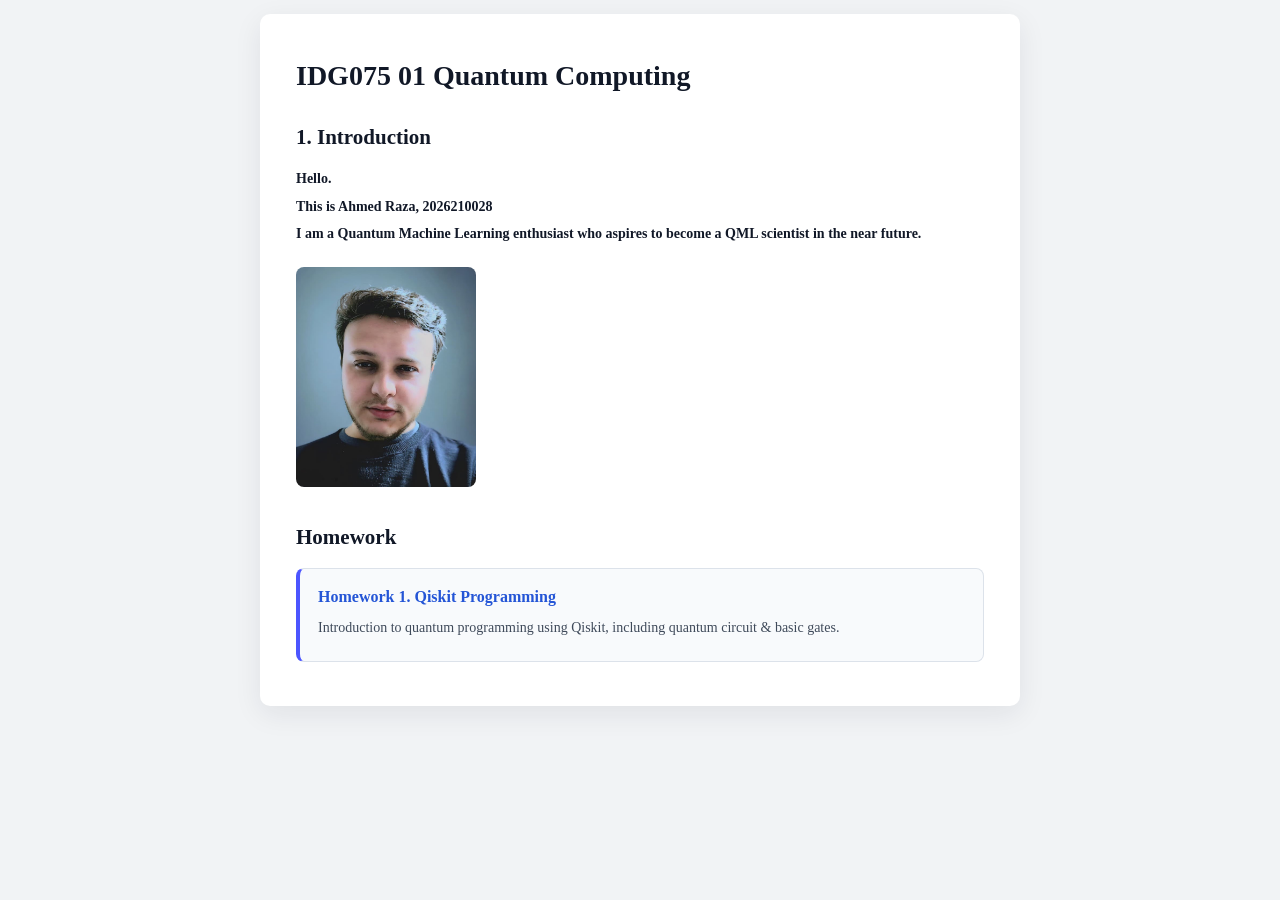
==== index.html @ 154b7b36 "Update index.html" ====
<!DOCTYPE html>
<html lang="en">
<head>
  <meta charset="UTF-8" />
  <meta name="viewport" content="width=device-width, initial-scale=1.0" />
  <meta name="description" content="Ahmed Raza - Quantum Computing" />
  <title>Quantum Computing</title>
  <link rel="stylesheet" href="styles.css" />
</head>
<body>
  <main class="page">
    <header>
      <h1>IDG075 01 Quantum Computing</h1>

      <section class="intro">
        <h2>1. Introduction</h2>
        <p>Hello.</p>
        <p><strong>This is Ahmed Raza, 2026210028</strong></p>
        <p>
          I am a Quantum Machine Learning enthusiast who aspires to become
          a QML scientist in the near future.
        </p>

        <img class="profile-photo" src="profile.jpg" alt="Ahmed Raza profile photo" />
      </section>
    </header>

    <section class="homework-section">
      <h2>Homework</h2>

      <a class="card" href="homework1.html">
        <h3>Homework 1. Qiskit Programming</h3>
        <p>
          Introduction to quantum programming using Qiskit, including quantum
          circuit & basic gates.
        </p>
      </a>
    </section>
  </main>
</body>
</html>
---- styles.css ----
* {
  box-sizing: border-box;
}

:root {
  --bg: #f1f3f5;
  --paper: #ffffff;
  --text: #111827;
  --muted: #4b5563;
  --blue: #2455d6;
  --border: #dce2ea;
  --soft: #f8fafc;
}

body {
  margin: 0;
  background: var(--bg);
  color: var(--text);
  font-family: Georgia, "Times New Roman", serif;
  line-height: 1.55;
}

.page {
  width: min(760px, calc(100% - 24px));
  margin: 14px auto 48px;
  padding: 40px 36px 44px;
  background: var(--paper);
  border-radius: 10px;
  box-shadow: 0 8px 28px rgba(20, 30, 45, 0.08);
}

h1 {
  margin: 0 0 24px;
  font-size: 28px;
}

h2 {
  margin: 24px 0 14px;
  font-size: 21px;
}

h3 {
  margin: 0 0 8px;
  font-size: 16px;
  color: var(--blue);
}

p {
  margin: 6px 0;
  font-size: 14px;
}

.intro p {
  font-weight: 600;
}

.profile-photo {
  width: 180px;
  height: 220px;
  object-fit: cover;
  object-position: center top;
  display: block;
  margin: 22px 0 34px;
  border-radius: 8px;
}

.card {
  display: block;
  padding: 16px 18px;
  background: var(--soft);
  border: 1px solid var(--border);
  border-left: 4px solid #4c55ff;
  border-radius: 8px;
  color: inherit;
  text-decoration: none;
  transition: transform 0.15s ease, box-shadow 0.15s ease;
}

.card:hover {
  transform: translateY(-2px);
  box-shadow: 0 8px 18px rgba(36, 85, 214, 0.10);
}

.card p {
  color: #3f4a5a;
}

.back-link {
  color: var(--blue);
  text-decoration: none;
  font-weight: 700;
  font-size: 13px;
}

.homework-title {
  margin-top: 30px;
}

.subtitle {
  font-weight: 700;
  margin-bottom: 20px;
}

.section-title {
  margin-top: 24px;
  padding-bottom: 7px;
  border-bottom: 1px solid var(--border);
}

.code-box {
  white-space: pre-wrap;
  overflow-x: auto;
  background: #f6f8fb;
  border: 1px solid var(--border);
  border-left: 4px solid #2f64f5;
  border-radius: 7px;
  padding: 14px 16px;
  font-family: "Courier New", monospace;
  font-size: 13px;
  line-height: 1.65;
}

@media (max-width: 640px) {
  .page {
    width: min(100% - 14px, 760px);
    padding: 26px 20px 34px;
  }

  h1 {
    font-size: 24px;
  }
}
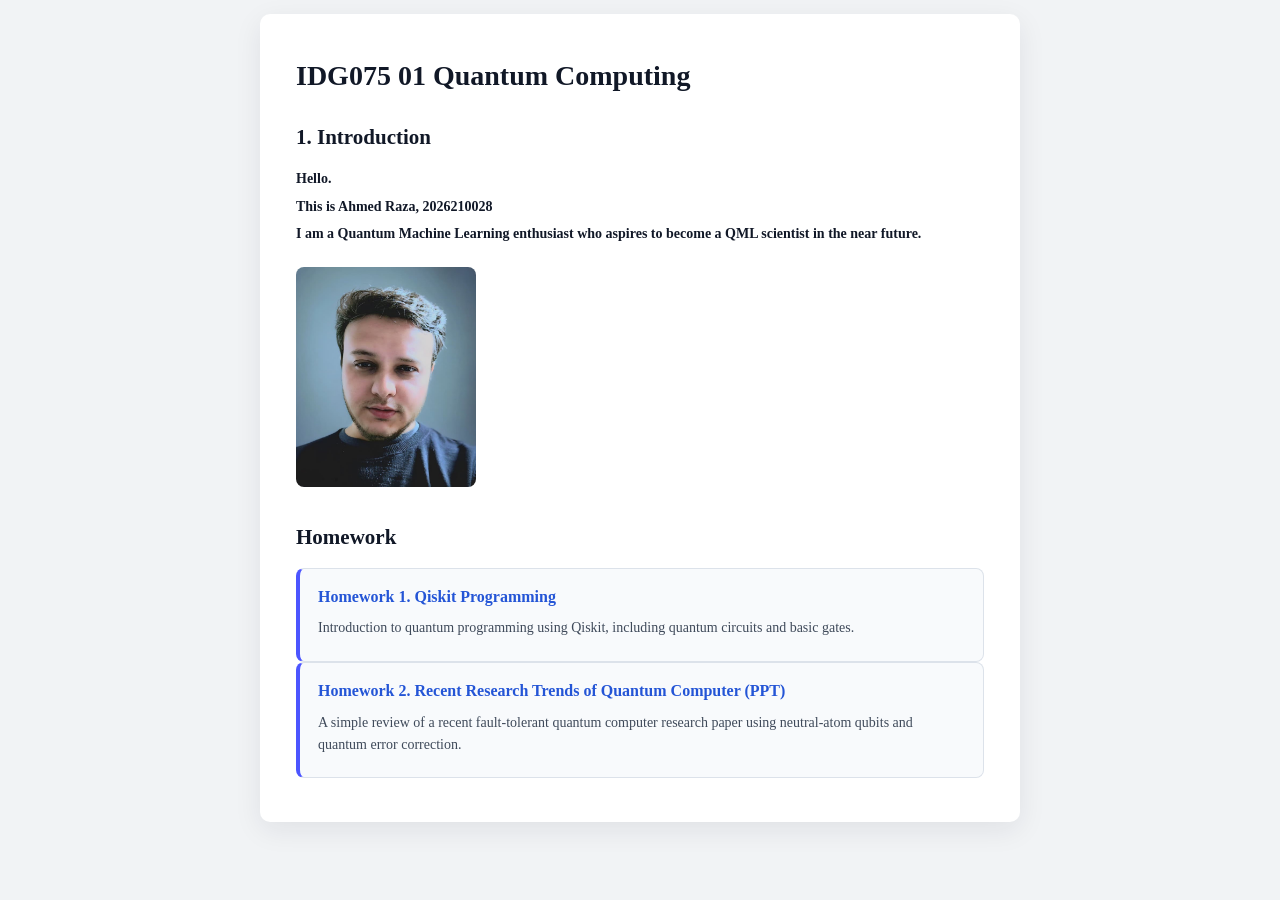
==== commit cbc3f6d5: "Update index.html" ====
--- a/index.html
+++ b/index.html
@@ -32,7 +32,15 @@
         <h3>Homework 1. Qiskit Programming</h3>
         <p>
           Introduction to quantum programming using Qiskit, including quantum
-          circuit & basic gates.
+          circuits and basic gates.
+        </p>
+      </a>
+
+      <a class="card" href="homework2.html">
+        <h3>Homework 2. Recent Research Trends of Quantum Computer (PPT)</h3>
+        <p>
+          A simple review of a recent fault-tolerant quantum computer research
+          paper using neutral-atom qubits and quantum error correction.
         </p>
       </a>
     </section>
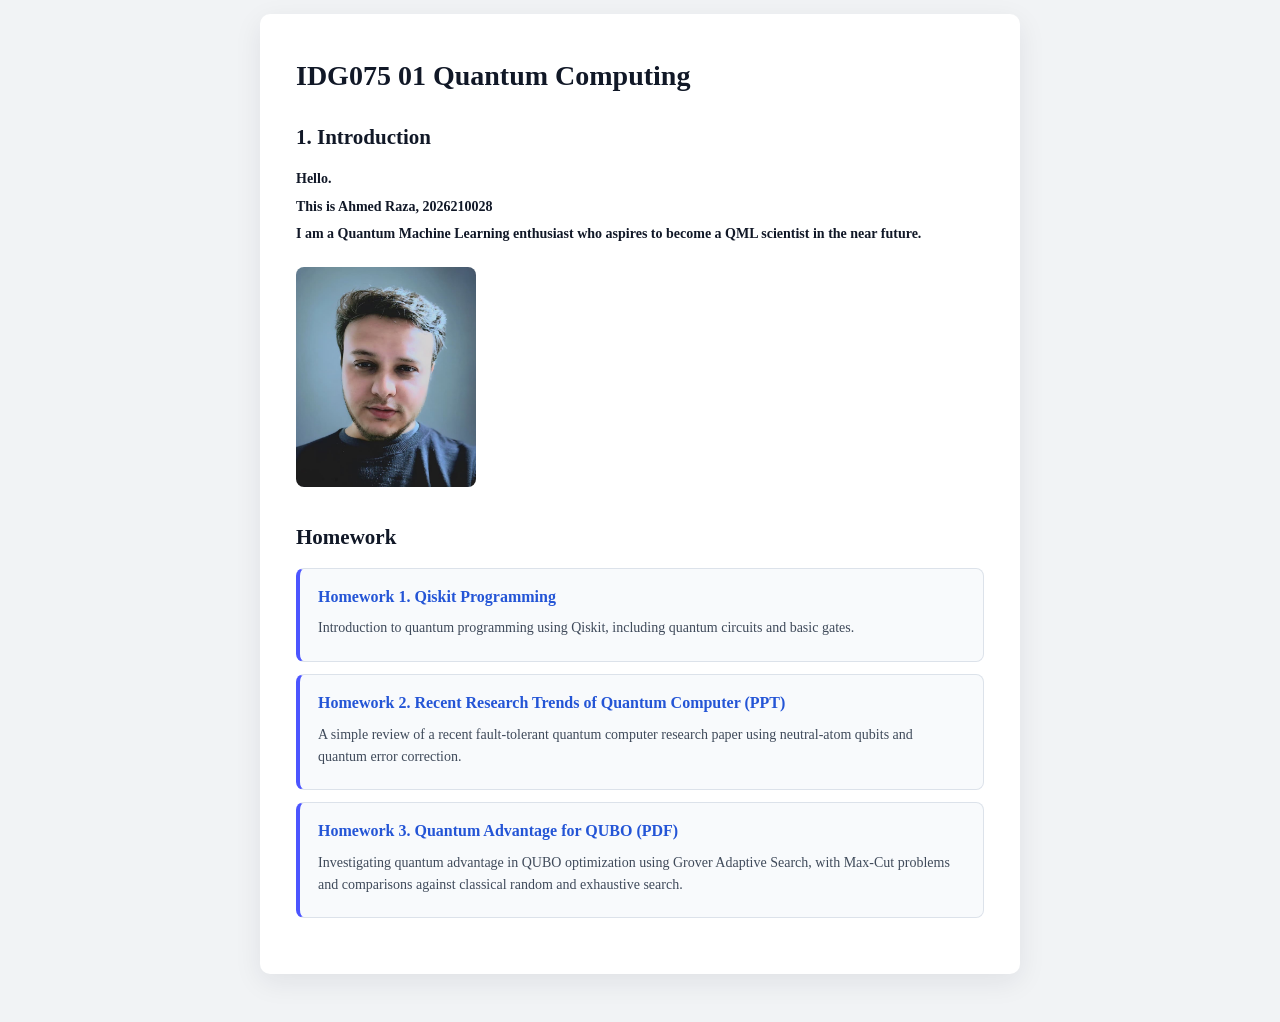
==== commit 7ed62b8f: "Update index.html" ====
--- a/index.html
+++ b/index.html
@@ -43,6 +43,15 @@
           paper using neutral-atom qubits and quantum error correction.
         </p>
       </a>
+
+       <a class="card" href="homework3.html">
+        <h3>Homework 3. Quantum Advantage for QUBO (PDF)</h3>
+        <p>
+          Investigating quantum advantage in QUBO optimization using
+          Grover Adaptive Search, with Max-Cut problems and comparisons
+          against classical random and exhaustive search.
+        </p>
+      </a>
     </section>
   </main>
 </body>
--- a/styles.css
+++ b/styles.css
@@ -74,6 +74,7 @@
   color: inherit;
   text-decoration: none;
   transition: transform 0.15s ease, box-shadow 0.15s ease;
+  margin-bottom: 12px;
 }
 
 .card:hover {
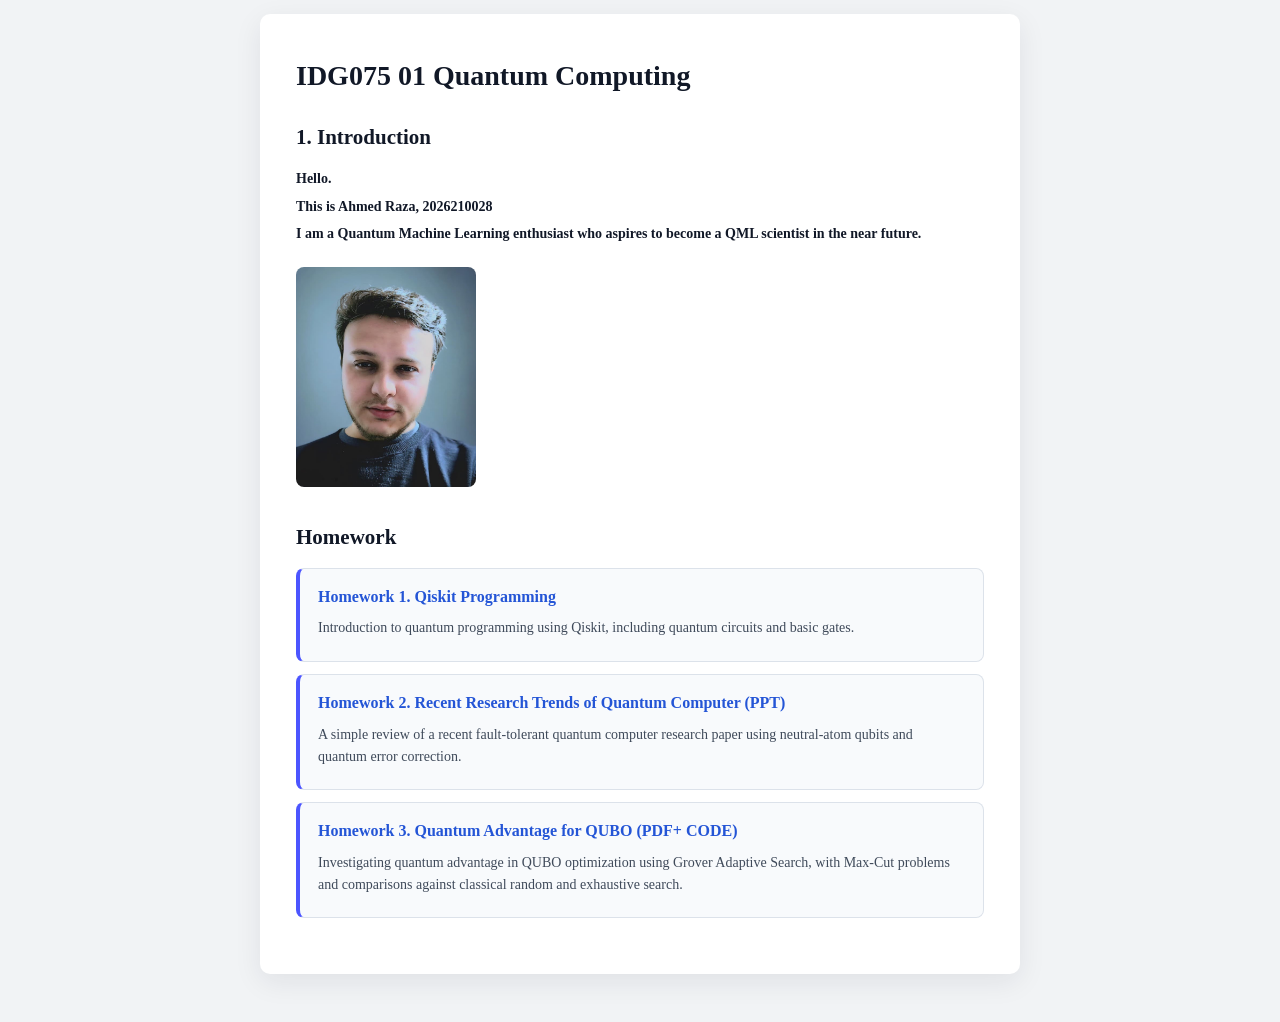
==== commit 4ad28f0e: "Update index.html" ====
--- a/index.html
+++ b/index.html
@@ -45,7 +45,7 @@
       </a>
 
        <a class="card" href="homework3.html">
-        <h3>Homework 3. Quantum Advantage for QUBO (PDF)</h3>
+        <h3>Homework 3. Quantum Advantage for QUBO (PDF+ CODE)</h3>
         <p>
           Investigating quantum advantage in QUBO optimization using
           Grover Adaptive Search, with Max-Cut problems and comparisons
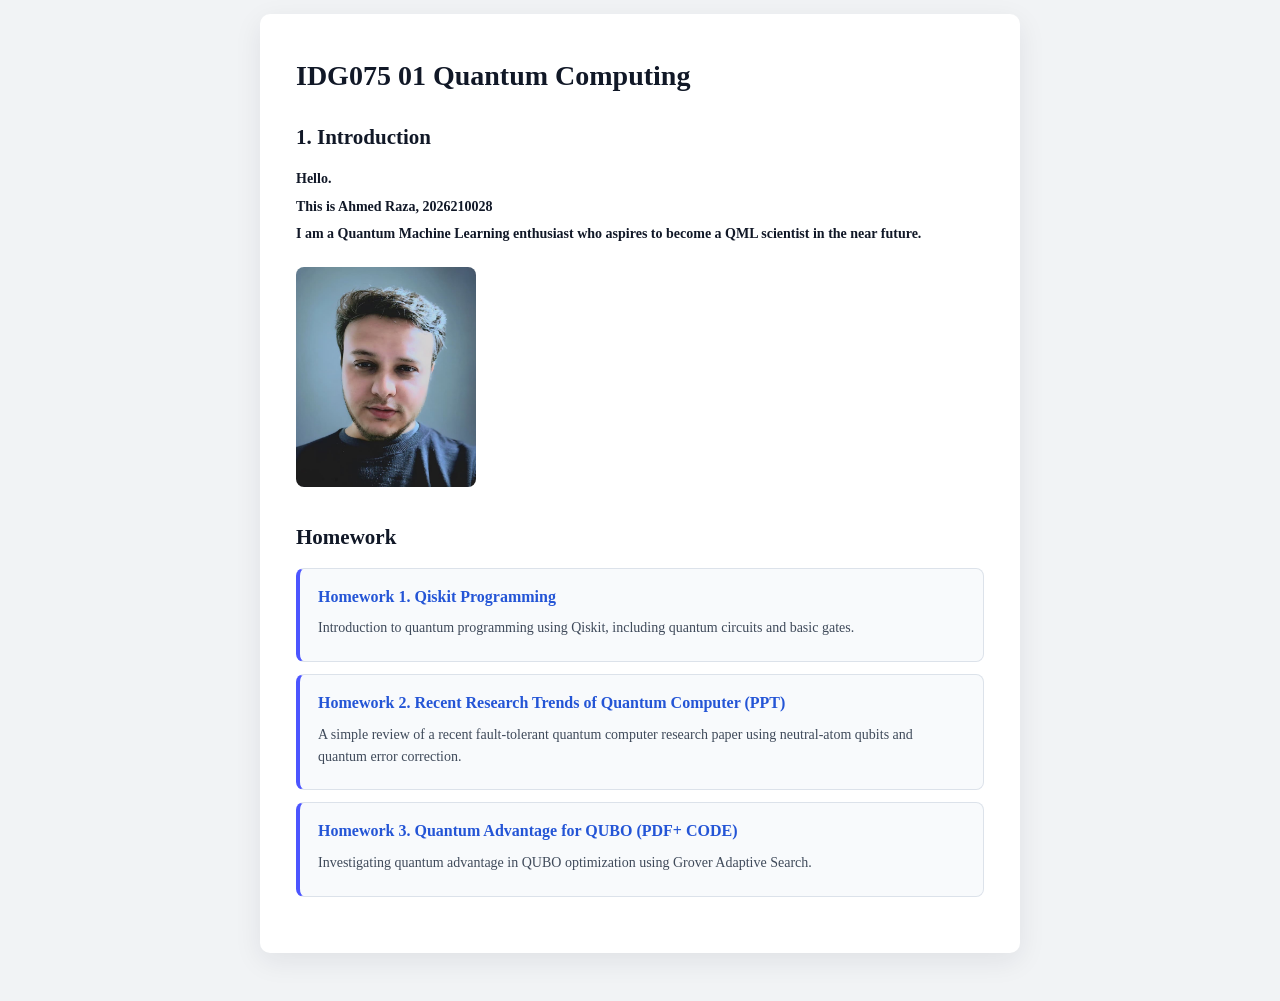
==== commit 986fa9c8: "Update index.html" ====
--- a/index.html
+++ b/index.html
@@ -48,8 +48,7 @@
         <h3>Homework 3. Quantum Advantage for QUBO (PDF+ CODE)</h3>
         <p>
           Investigating quantum advantage in QUBO optimization using
-          Grover Adaptive Search, with Max-Cut problems and comparisons
-          against classical random and exhaustive search.
+          Grover Adaptive Search.
         </p>
       </a>
     </section>
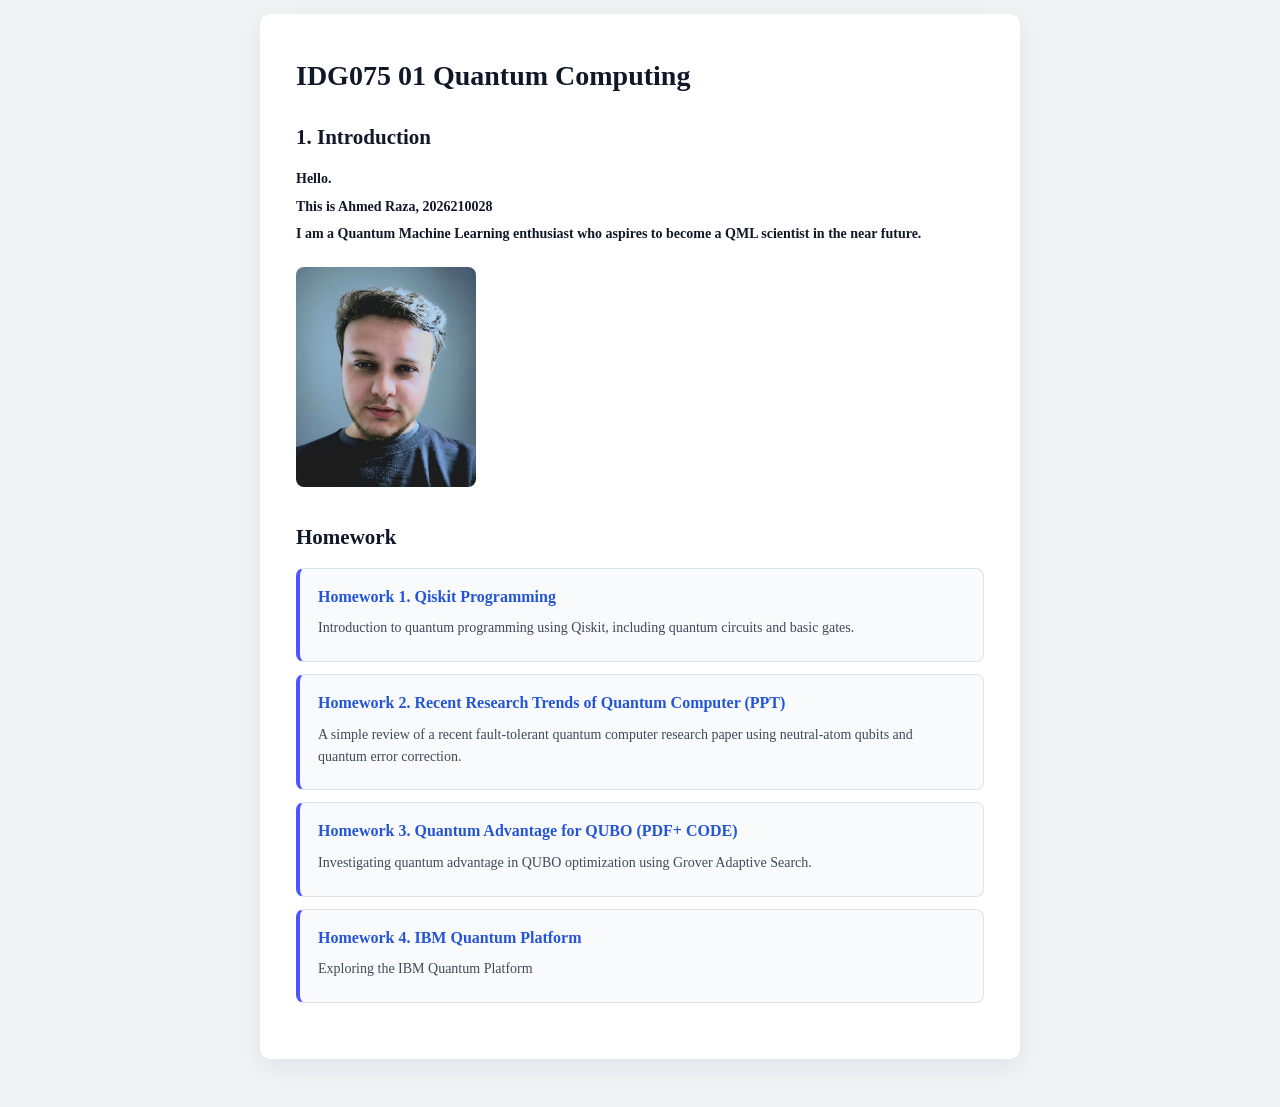
==== commit a3e0973c: "Update index.html" ====
--- a/index.html
+++ b/index.html
@@ -51,6 +51,13 @@
           Grover Adaptive Search.
         </p>
       </a>
+
+      <a class="card" href="homework4.html">
+  <h3>Homework 4. IBM Quantum Platform</h3>
+  <p>
+    Exploring the IBM Quantum Platform
+  </p>
+</a>
     </section>
   </main>
 </body>
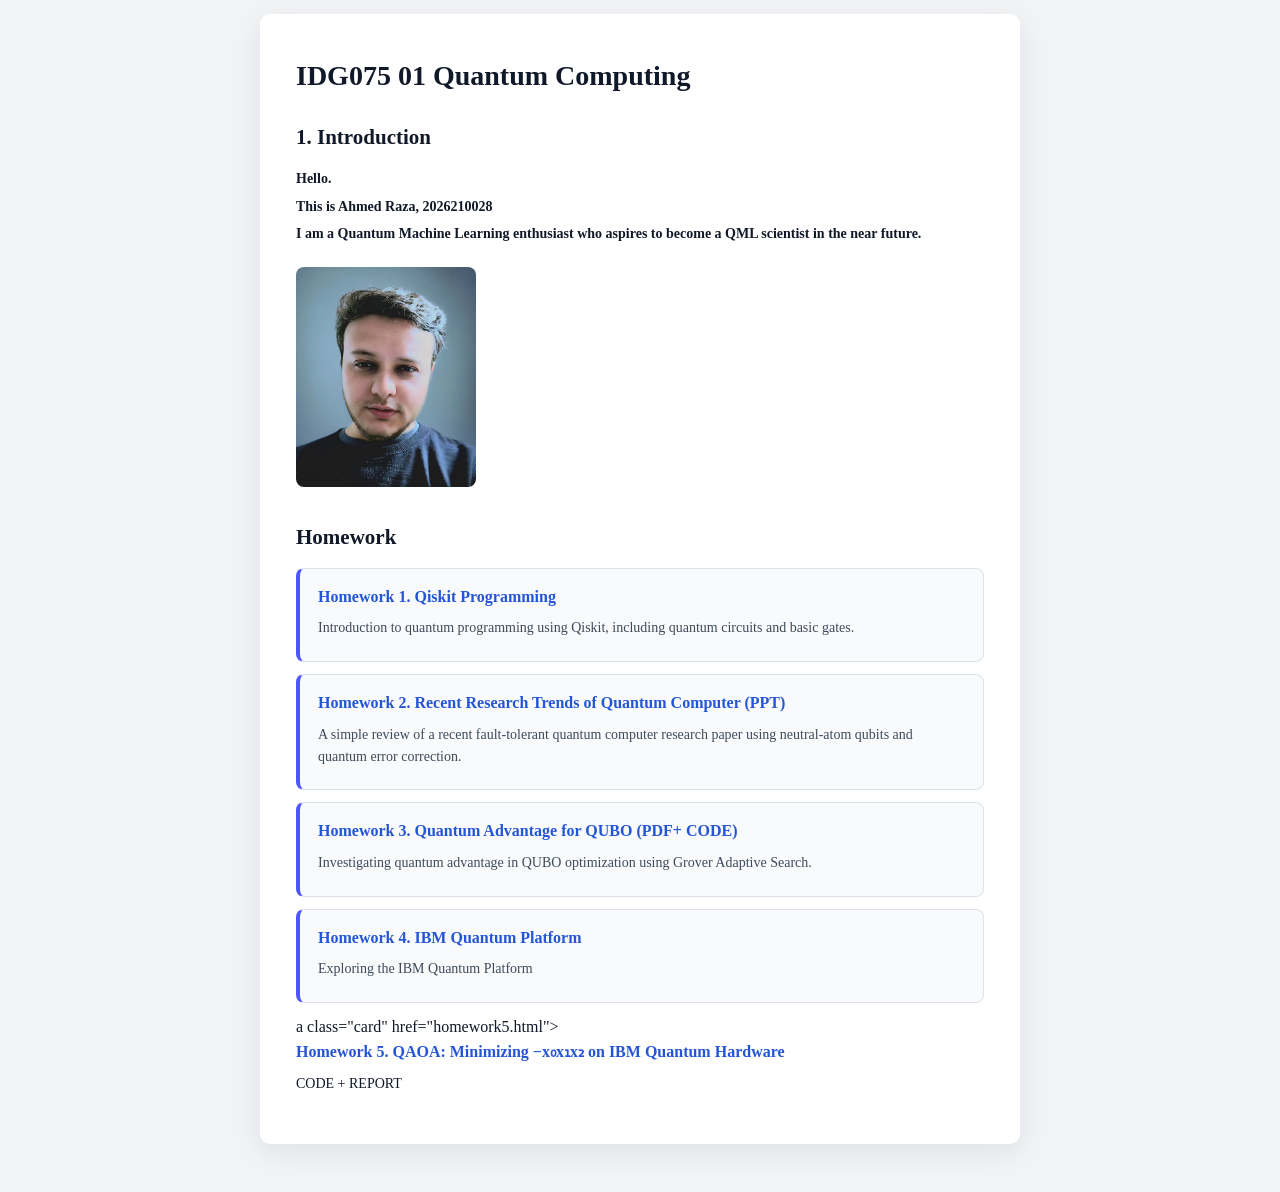
==== commit 9c50d6d0: "Update index.html" ====
--- a/index.html
+++ b/index.html
@@ -58,6 +58,13 @@
     Exploring the IBM Quantum Platform
   </p>
 </a>
+
+      a class="card" href="homework5.html">
+  <h3>Homework 5. QAOA: Minimizing −x₀x₁x₂ on IBM Quantum Hardware</h3>
+  <p>
+    CODE + REPORT
+  </p>
+</a>
     </section>
   </main>
 </body>
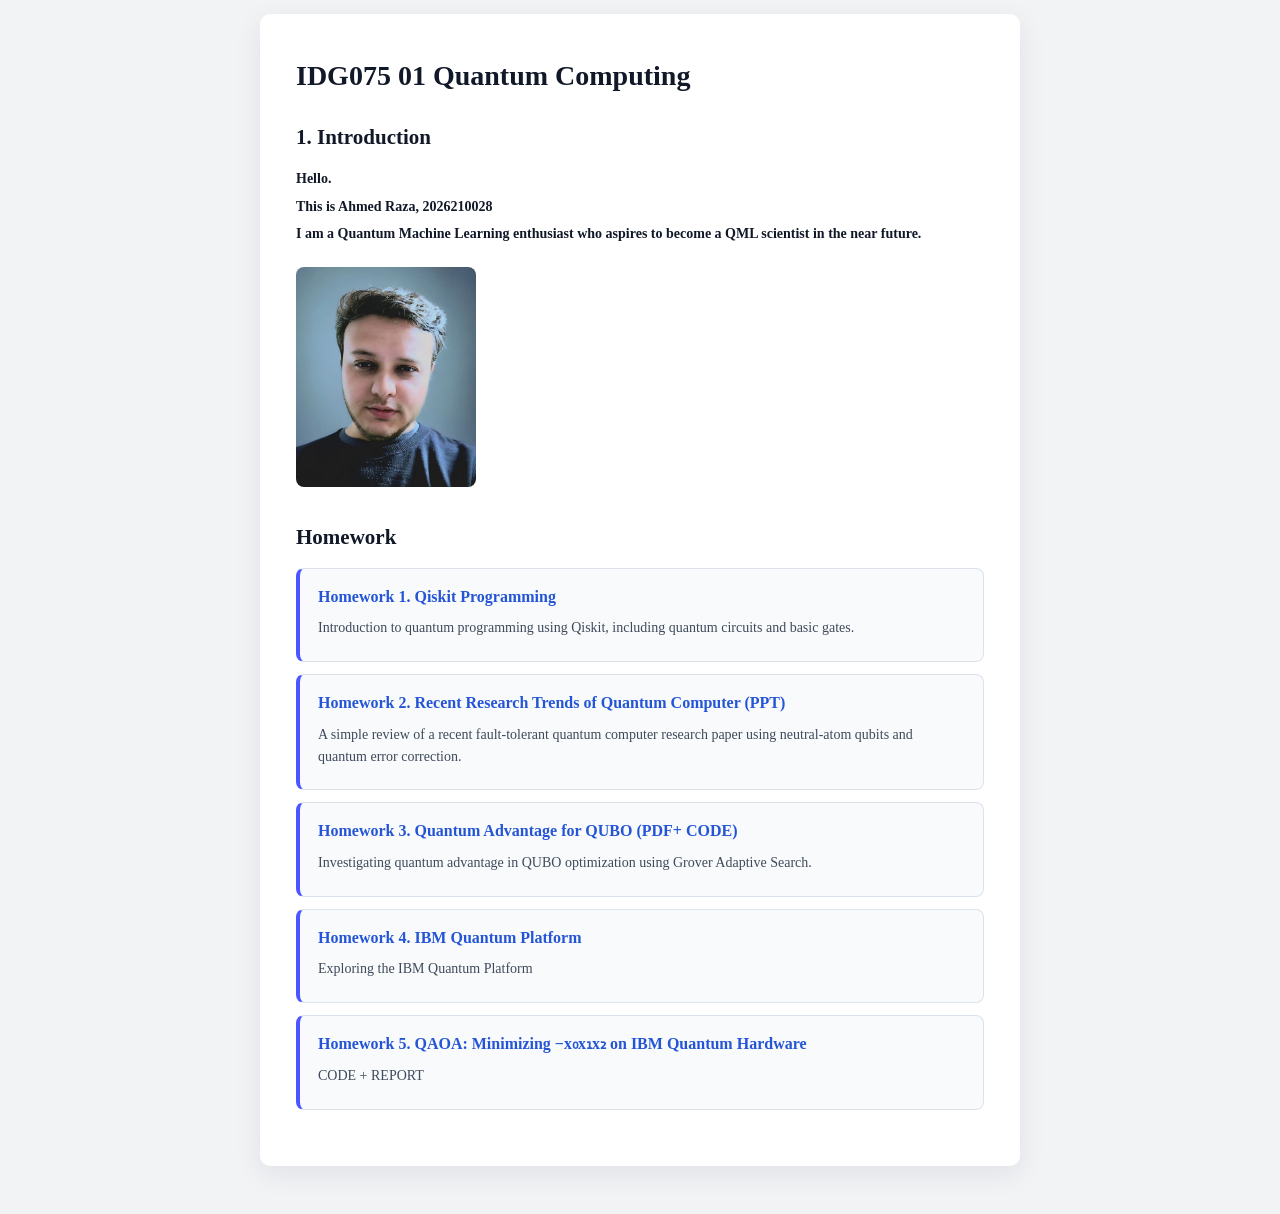
==== commit 55c0abf8: "Update index.html" ====
--- a/index.html
+++ b/index.html
@@ -59,7 +59,7 @@
   </p>
 </a>
 
-      a class="card" href="homework5.html">
+      <a class="card" href="homework5.html">
   <h3>Homework 5. QAOA: Minimizing −x₀x₁x₂ on IBM Quantum Hardware</h3>
   <p>
     CODE + REPORT
